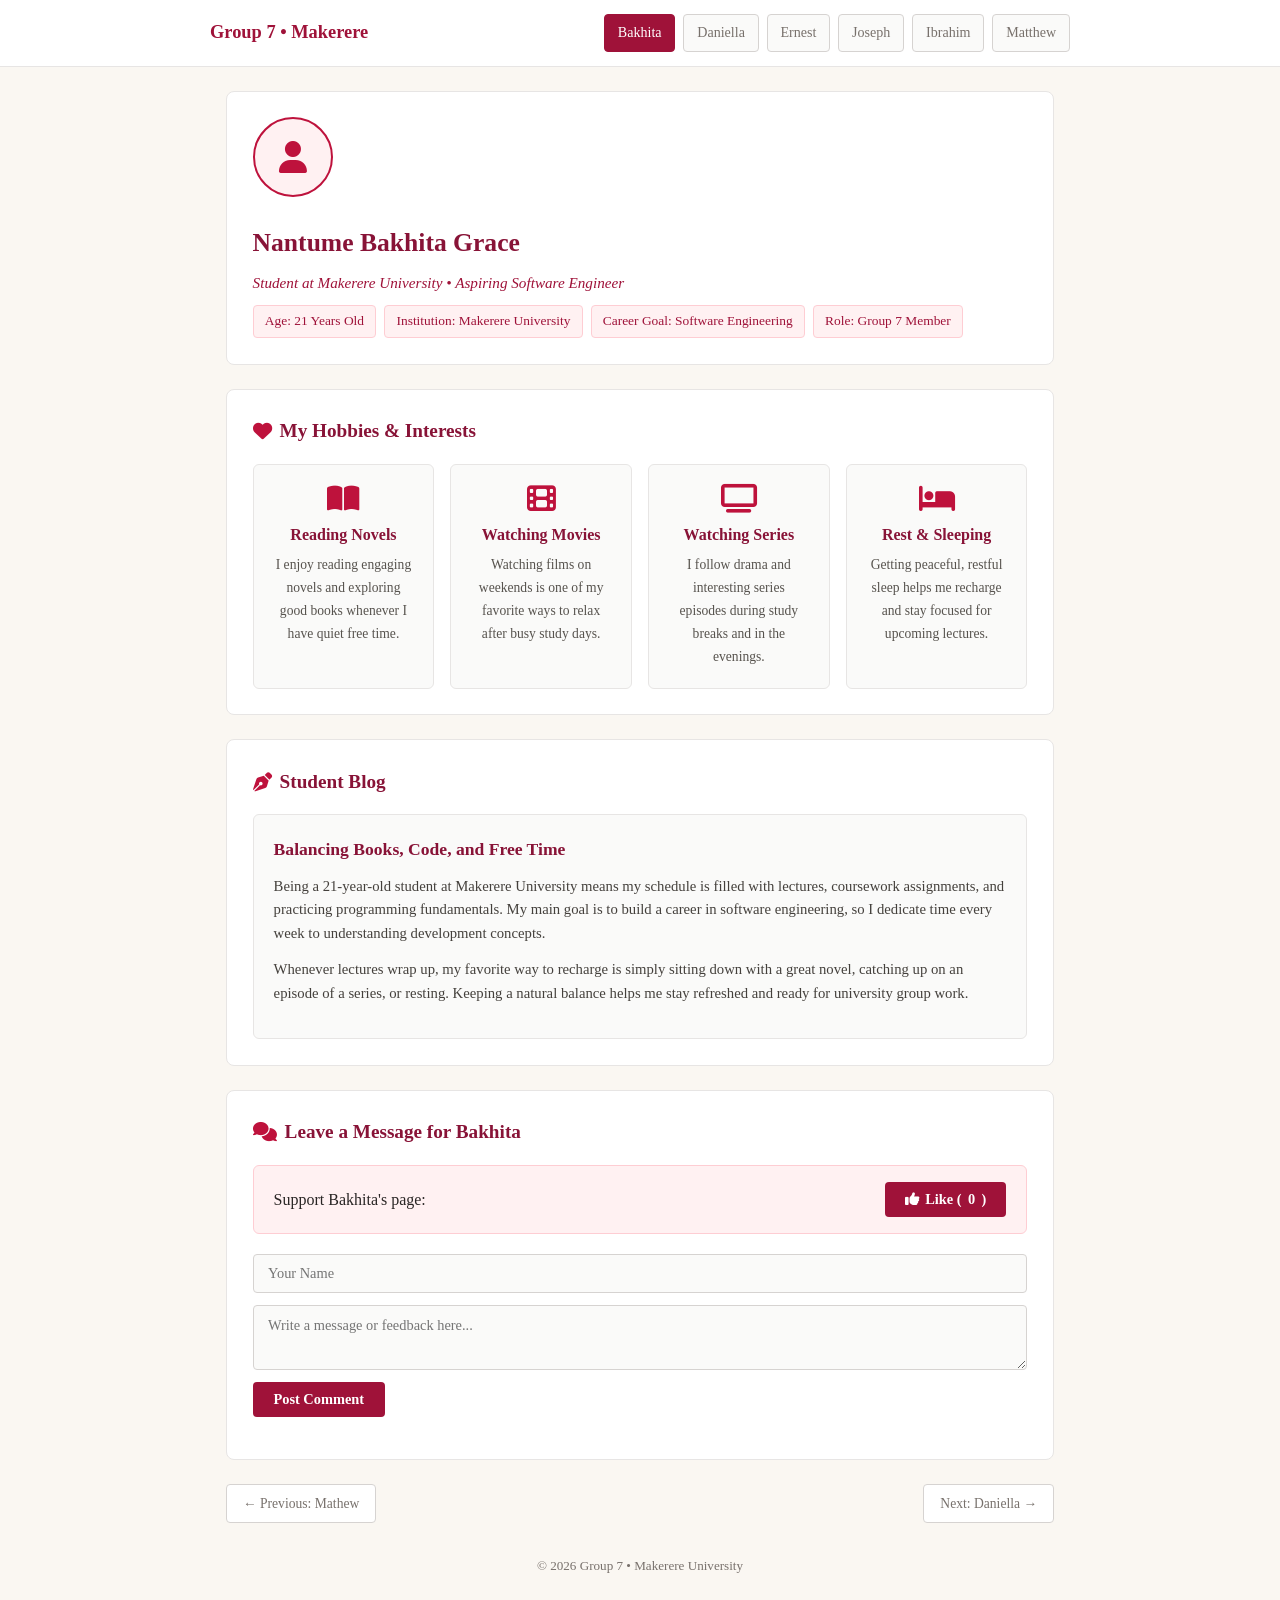
==== bakhita.html @ 2ed7520d "Fix link to Previous: Mathew in footer navigation" ====
<!DOCTYPE html>
<html lang="en">
<head>
  <meta charset="UTF-8">
  <meta name="viewport" content="width=device-width, initial-scale=1.0">
  <title>Nantume Bakhita Grace - Group 7</title>
  <!-- Font Awesome CDN for icons instead of emojis -->
  <link rel="stylesheet" href="https://cdnjs.cloudflare.com/ajax/libs/font-awesome/6.5.1/css/all.min.css">
  <link rel="stylesheet" href="css/bakhita.css">
</head>
<body data-student="bakhita">

  <!-- ======================================================================
       1. NAVIGATION BAR
       ====================================================================== -->
  <header>
    <div class="nav-container">
      <a href="index.html" class="logo">Group 7 &bull; Makerere</a>
      <nav>
        <a href="index.html" class="active">Bakhita</a>
        <a href="daniella.html">Daniella</a>
        <a href="ernest.html">Ernest</a>
        <a href="ntwari.html">Joseph</a>
        <a href="ibrahim.html">Ibrahim</a>
        <a href="matthew.html">Matthew</a>
      </nav>
    </div>
  </header>

  <!-- ======================================================================
       2. MAIN CONTENT
       ====================================================================== -->
  <main class="container">

    <!-- Section 1: About Bakhita -->
    <section class="card">
      <div class="profile-header">
        <div class="profile-icon">
          <i class="fa-solid fa-user"></i>
        </div>
        <div class="profile-info">
          <h1>Nantume Bakhita Grace</h1>
          <p class="profile-subtitle">Student at Makerere University &bull; Aspiring Software Engineer</p>
          <ul class="info-list">
            <li>Age: 21 Years Old</li>
            <li>Institution: Makerere University</li>
            <li>Career Goal: Software Engineering</li>
            <li>Role: Group 7 Member</li>
          </ul>
        </div>
      </div>
    </section>

    <!-- Section 2: Hobbies & Interests -->
    <section class="card">
      <h2><i class="fa-solid fa-heart"></i> My Hobbies & Interests</h2>
      <div class="hobbies-grid">
        <div class="hobby-card">
          <i class="fa-solid fa-book-open"></i>
          <h3>Reading Novels</h3>
          <p>I enjoy reading engaging novels and exploring good books whenever I have quiet free time.</p>
        </div>
        <div class="hobby-card">
          <i class="fa-solid fa-film"></i>
          <h3>Watching Movies</h3>
          <p>Watching films on weekends is one of my favorite ways to relax after busy study days.</p>
        </div>
        <div class="hobby-card">
          <i class="fa-solid fa-tv"></i>
          <h3>Watching Series</h3>
          <p>I follow drama and interesting series episodes during study breaks and in the evenings.</p>
        </div>
        <div class="hobby-card">
          <i class="fa-solid fa-bed"></i>
          <h3>Rest & Sleeping</h3>
          <p>Getting peaceful, restful sleep helps me recharge and stay focused for upcoming lectures.</p>
        </div>
      </div>
    </section>

    <!-- Section 3: Student Blog / Campus Experience -->
    <section class="card">
      <h2><i class="fa-solid fa-pen-nib"></i> Student Blog</h2>
      <div class="blog-box">
        <h3>Balancing Books, Code, and Free Time</h3>
        <p>
          Being a 21-year-old student at Makerere University means my schedule is filled with lectures, coursework assignments, and practicing programming fundamentals. My main goal is to build a career in software engineering, so I dedicate time every week to understanding development concepts.
        </p>
        <p>
          Whenever lectures wrap up, my favorite way to recharge is simply sitting down with a great novel, catching up on an episode of a series, or resting. Keeping a natural balance helps me stay refreshed and ready for university group work.
        </p>
      </div>
    </section>

    <!-- Section 4: Interactive Like and Comment Form -->
    <section class="card">
      <h2><i class="fa-solid fa-comments"></i> Leave a Message for Bakhita</h2>
      
      <!-- Like Button -->
      <div class="interactive-row">
        <span>Support Bakhita's page:</span>
        <button id="like-btn" class="like-btn">
          <i class="fa-solid fa-thumbs-up"></i> Like (<span id="like-count">0</span>)
        </button>
      </div>

      <!-- Comment Form -->
      <form id="comment-form" class="comment-form">
        <input type="text" id="comment-author" placeholder="Your Name" required>
        <textarea id="comment-message" placeholder="Write a message or feedback here..." required></textarea>
        <button type="submit">Post Comment</button>
      </form>

      <!-- Message List -->
      <div id="comments-list" class="comments-list"></div>
    </section>

    <!-- Footer Navigation (Next & Previous) -->
    <div class="footer-nav">
      <a href="mathew.html">&larr; Previous: Mathew</a>
      <a href="daniella.html">Next: Daniella &rarr;</a>
    </div>

    <footer>
      <p>&copy; 2026 Group 7 &bull; Makerere University</p>
    </footer>

  </main>

  <!-- Interactive JavaScript -->
  <script src="js/main.js"></script>
</body>
</html>
---- css/bakhita.css ----
/* ==========================================================================
   Nantume Bakhita Grace - Personal Webpage Stylesheet
   Makerere University - Group 7
   Theme: Literary Journal & Reading Space
   ========================================================================== */

* {
  box-sizing: border-box;
  margin: 0;
  padding: 0;
}

body {
  background-color: #faf7f2;
  color: #292524;
  font-family: 'Georgia', 'Times New Roman', serif;
  line-height: 1.7;
  padding-bottom: 2.5rem;
}

header {
  background: #ffffff;
  border-bottom: 1px solid #e7e5e4;
  padding: 0.9rem 1.2rem;
}

.nav-container {
  max-width: 860px;
  margin: 0 auto;
  display: flex;
  justify-content: space-between;
  align-items: center;
  flex-wrap: wrap;
  gap: 1rem;
}

.logo {
  font-size: 1.15rem;
  font-weight: bold;
  color: #9f1239;
  text-decoration: none;
}

nav {
  display: flex;
  gap: 0.5rem;
  flex-wrap: wrap;
}

nav a {
  text-decoration: none;
  font-size: 0.88rem;
  color: #78716c;
  padding: 0.35rem 0.8rem;
  border-radius: 4px;
  background: #fafaf9;
  border: 1px solid #d6d3d1;
  transition: all 0.2s ease;
}

nav a:hover {
  color: #9f1239;
  border-color: #9f1239;
}

nav a.active {
  background: #9f1239;
  color: #ffffff;
  border-color: #9f1239;
}

.container {
  max-width: 860px;
  margin: 1.5rem auto;
  padding: 0 1rem;
}

/* Content Cards (Uniform clean border, no highlighted single-edge strip) */
.card {
  background: #ffffff;
  border: 1px solid #e7e5e4;
  border-radius: 8px;
  padding: 1.6rem;
  margin-bottom: 1.5rem;
}

/* Profile Section */
.profile-header {
  display: flex;
  align-items: center;
  gap: 1.5rem;
  flex-wrap: wrap;
}

.profile-icon {
  width: 80px;
  height: 80px;
  background: #fff1f2;
  border: 2px solid #be123c;
  border-radius: 50%;
  display: flex;
  align-items: center;
  justify-content: center;
  font-size: 2rem;
  color: #be123c;
}

.profile-info h1 {
  font-size: 1.6rem;
  color: #881337;
  margin-bottom: 0.3rem;
}

.profile-subtitle {
  color: #9f1239;
  font-size: 0.95rem;
  margin-bottom: 0.6rem;
  font-style: italic;
}

.info-list {
  list-style: none;
  display: flex;
  flex-wrap: wrap;
  gap: 0.5rem;
}

.info-list li {
  background: #fff1f2;
  border: 1px solid #fecdd3;
  color: #9f1239;
  padding: 0.25rem 0.7rem;
  border-radius: 4px;
  font-size: 0.84rem;
}

h2 {
  font-size: 1.2rem;
  color: #881337;
  margin-bottom: 1rem;
  display: flex;
  align-items: center;
  gap: 0.5rem;
}

h2 i {
  color: #be123c;
}

/* Hobbies Grid (Clean uniform boxes, no highlighted edge strip) */
.hobbies-grid {
  display: grid;
  grid-template-columns: repeat(auto-fit, minmax(180px, 1fr));
  gap: 1rem;
}

.hobby-card {
  background: #fafaf9;
  border: 1px solid #e7e5e4;
  border-radius: 6px;
  padding: 1.2rem;
  text-align: center;
  transition: transform 0.2s ease, border-color 0.2s ease;
}

.hobby-card:hover {
  transform: translateY(-2px);
  border-color: #be123c;
}

.hobby-card i {
  font-size: 1.8rem;
  color: #be123c;
  margin-bottom: 0.5rem;
  display: inline-block;
}

.hobby-card h3 {
  font-size: 1rem;
  color: #881337;
  margin-bottom: 0.3rem;
}

.hobby-card p {
  font-size: 0.85rem;
  color: #57534e;
}

/* Blog Box (Clean uniform border) */
.blog-box {
  background: #fafaf9;
  border: 1px solid #e7e5e4;
  border-radius: 6px;
  padding: 1.25rem;
}

.blog-box h3 {
  font-size: 1.1rem;
  color: #881337;
  margin-bottom: 0.6rem;
}

.blog-box p {
  color: #44403c;
  font-size: 0.92rem;
  margin-bottom: 0.8rem;
  line-height: 1.6;
}

/* Interactive Like & Comment Form */
.interactive-row {
  display: flex;
  justify-content: space-between;
  align-items: center;
  flex-wrap: wrap;
  gap: 1rem;
  background: #fff1f2;
  border: 1px solid #fecdd3;
  padding: 1rem 1.25rem;
  border-radius: 6px;
  margin-bottom: 1.25rem;
}

.like-btn {
  background: #9f1239;
  color: #ffffff;
  border: none;
  padding: 0.55rem 1.25rem;
  font-size: 0.9rem;
  font-weight: 600;
  border-radius: 4px;
  cursor: pointer;
  display: inline-flex;
  align-items: center;
  gap: 0.4rem;
  font-family: inherit;
  transition: background 0.2s ease;
}

.like-btn:hover {
  background: #881337;
}

.comment-form {
  display: flex;
  flex-direction: column;
  gap: 0.75rem;
}

.comment-form input,
.comment-form textarea {
  background: #fafaf9;
  border: 1px solid #d6d3d1;
  color: #292524;
  padding: 0.65rem 0.9rem;
  border-radius: 4px;
  font-family: inherit;
  font-size: 0.9rem;
}

.comment-form input:focus,
.comment-form textarea:focus {
  outline: none;
  border-color: #be123c;
}

.comment-form textarea {
  resize: vertical;
  min-height: 65px;
}

.comment-form button {
  align-self: flex-start;
  background: #9f1239;
  color: #ffffff;
  border: none;
  padding: 0.55rem 1.3rem;
  font-size: 0.9rem;
  font-weight: 600;
  border-radius: 4px;
  cursor: pointer;
  font-family: inherit;
}

.comment-form button:hover {
  background: #881337;
}

.comments-list {
  margin-top: 1rem;
  display: flex;
  flex-direction: column;
  gap: 0.6rem;
}

.comment-item {
  background: #fafaf9;
  border: 1px solid #e7e5e4;
  border-radius: 4px;
  padding: 0.75rem 1rem;
  font-size: 0.88rem;
}

.comment-author {
  font-weight: bold;
  color: #881337;
  margin-bottom: 0.2rem;
}

.comment-item p {
  color: #44403c;
}

.footer-nav {
  display: flex;
  justify-content: space-between;
  margin-top: 1.5rem;
  flex-wrap: wrap;
  gap: 0.8rem;
}

.footer-nav a {
  text-decoration: none;
  font-size: 0.85rem;
  color: #78716c;
  background: #ffffff;
  border: 1px solid #d6d3d1;
  padding: 0.45rem 1rem;
  border-radius: 4px;
  transition: all 0.2s ease;
}

.footer-nav a:hover {
  color: #9f1239;
  border-color: #9f1239;
}

footer {
  text-align: center;
  font-size: 0.82rem;
  color: #78716c;
  margin-top: 2rem;
}
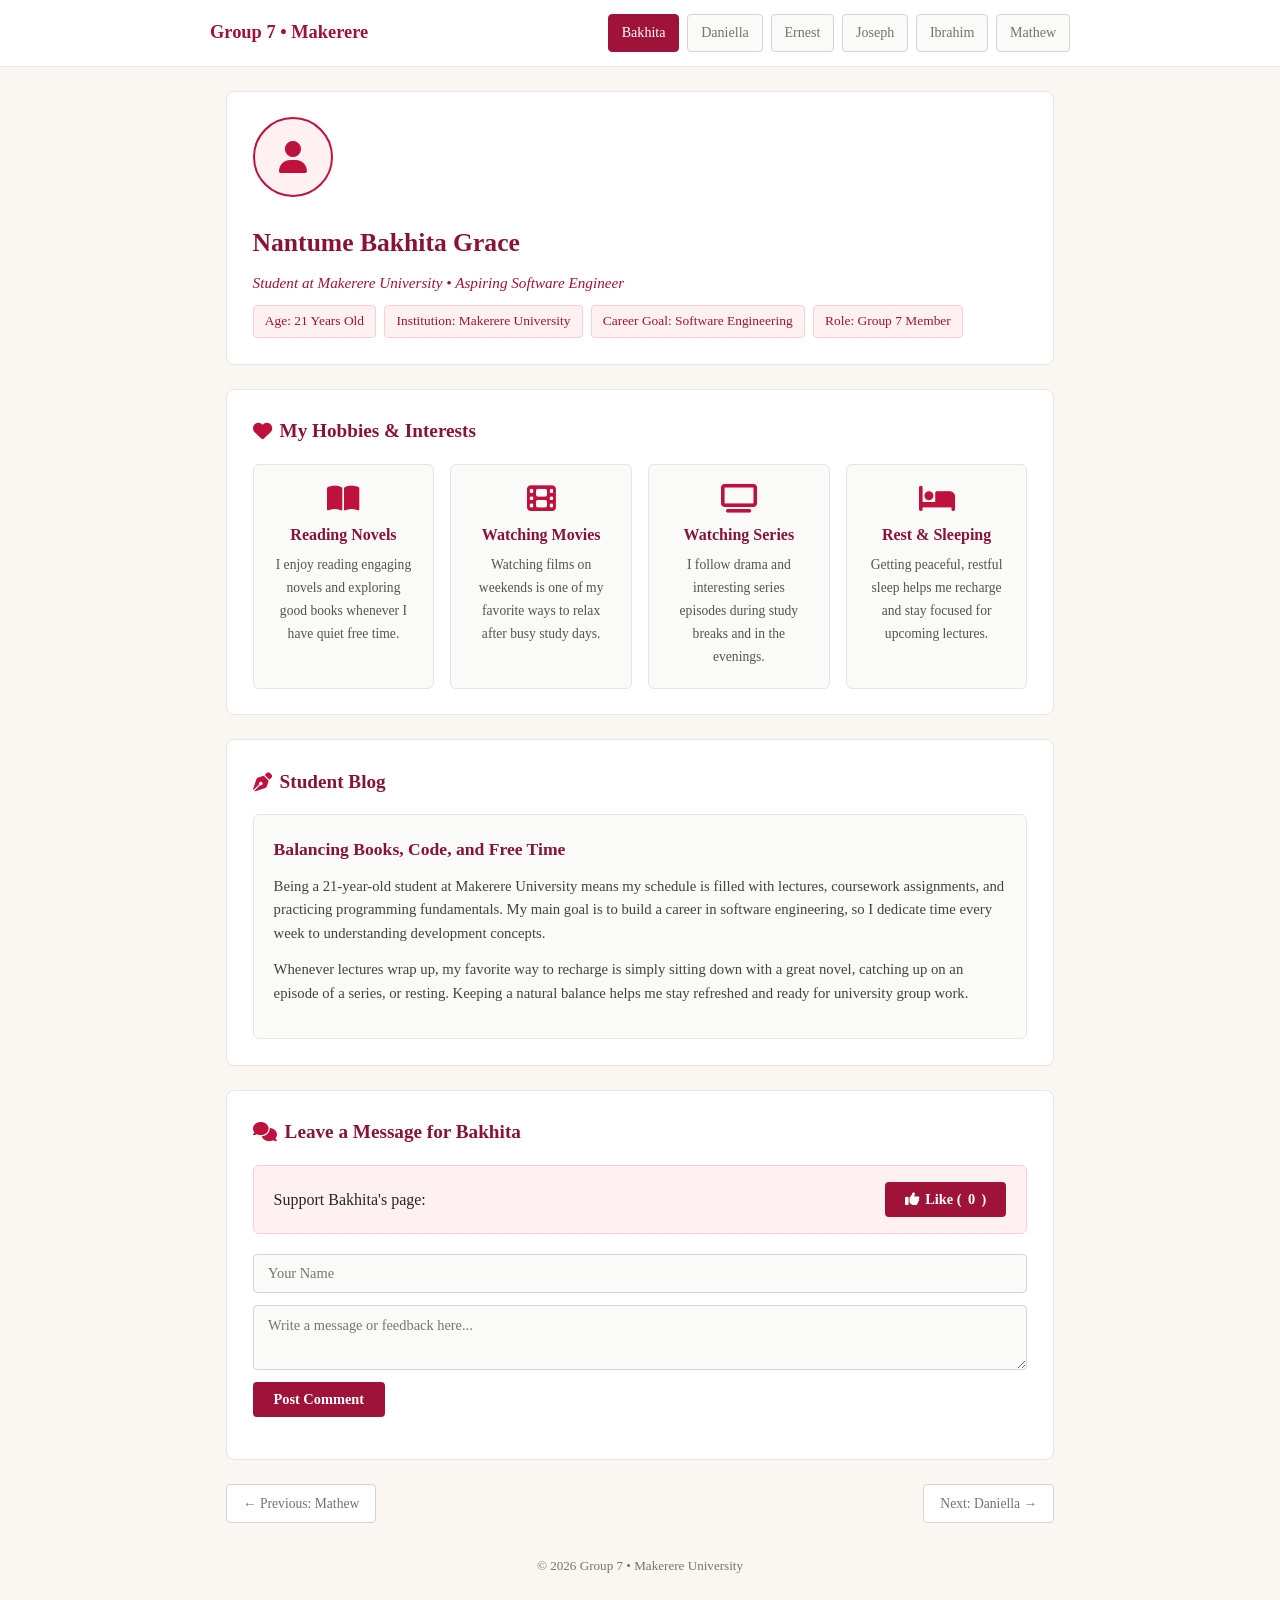
==== commit 5f88b276: "Correct spelling of 'Matthew' to 'Mathew' in HTML" ====
--- a/bakhita.html
+++ b/bakhita.html
@@ -22,7 +22,7 @@
         <a href="ernest.html">Ernest</a>
         <a href="ntwari.html">Joseph</a>
         <a href="ibrahim.html">Ibrahim</a>
-        <a href="matthew.html">Matthew</a>
+        <a href="mathew.html">Mathew</a>
       </nav>
     </div>
   </header>
